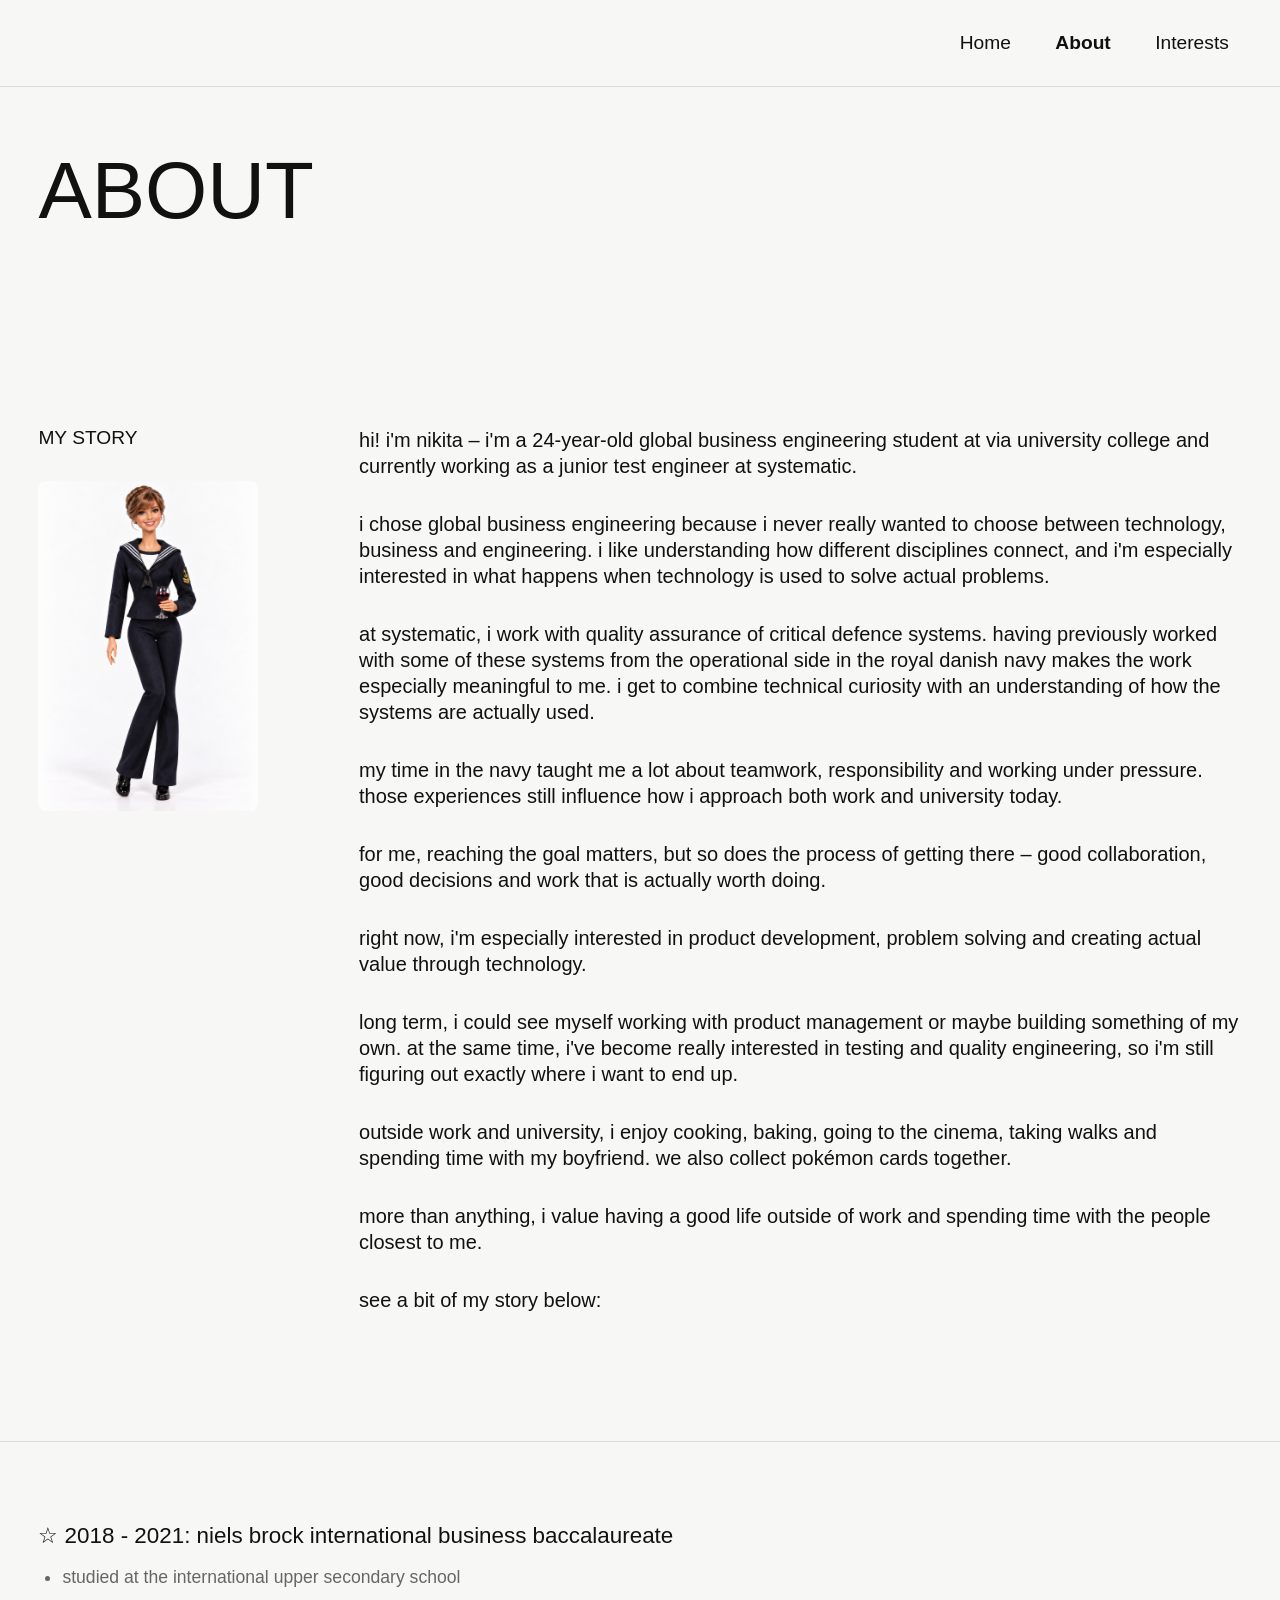
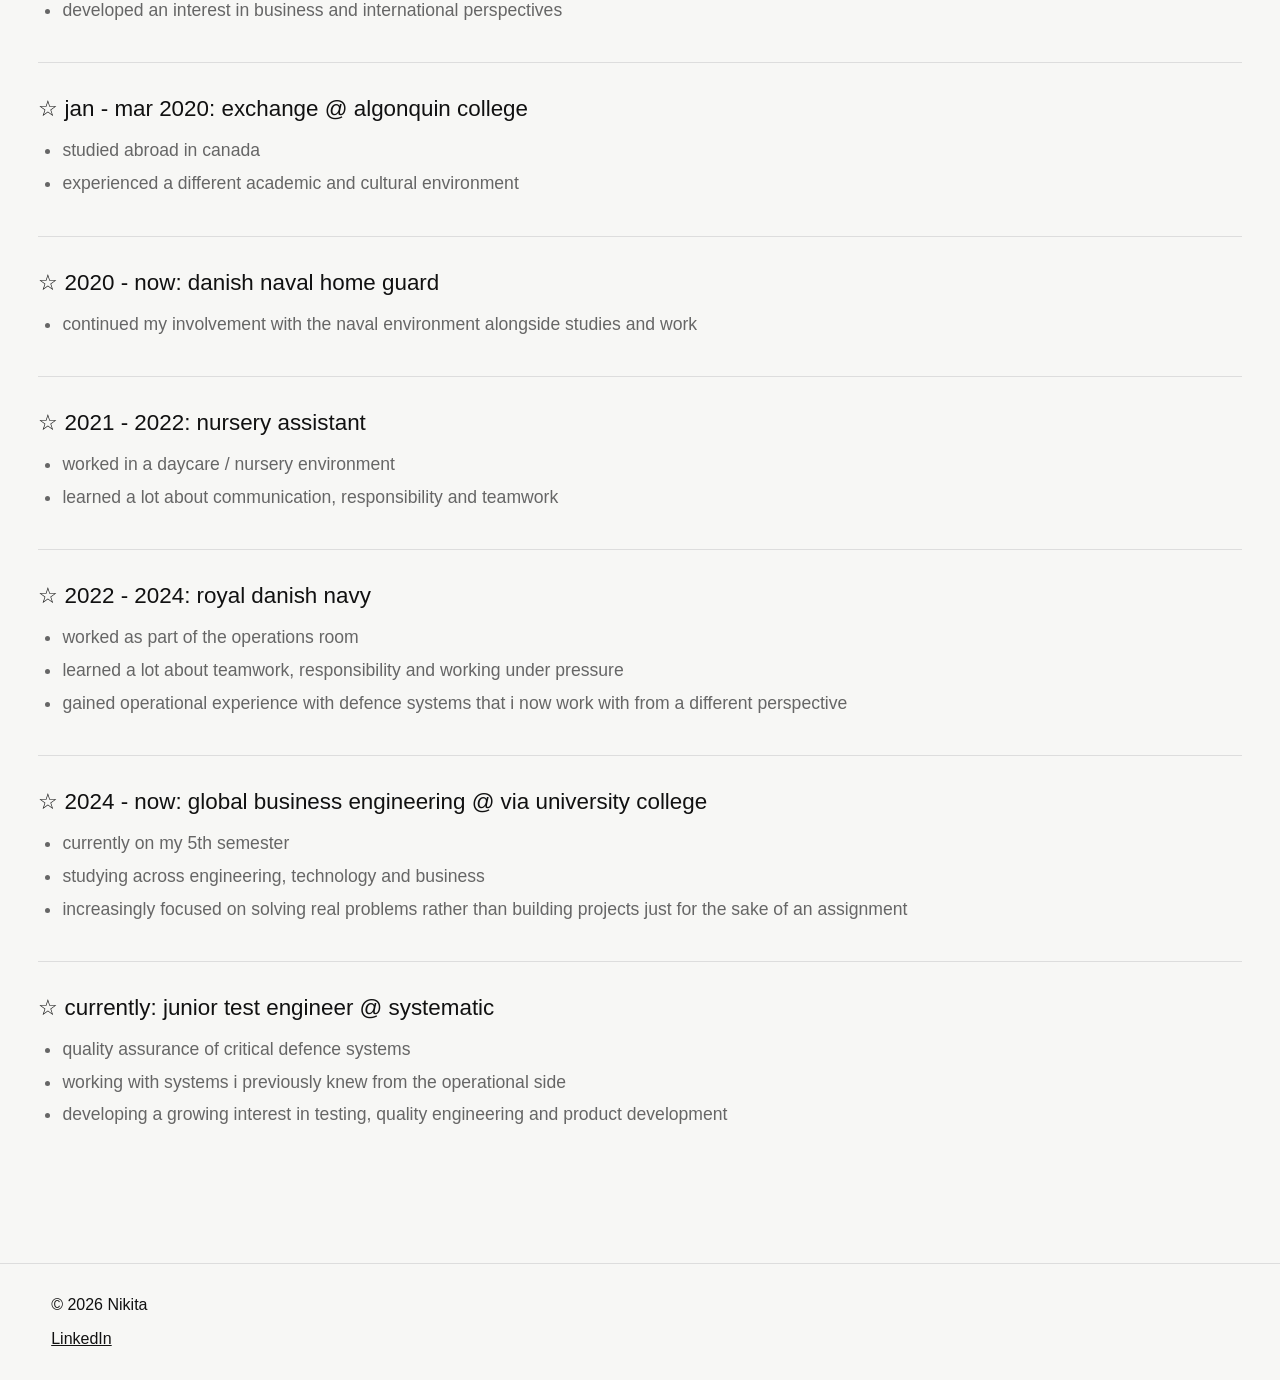
==== about.html @ a368ec4f "Initial commit" ====
<!DOCTYPE html>
<html lang="en">

<head>
  <meta charset="UTF-8">
  <title>About Nikita</title>
  <link rel="stylesheet" href="style.css">
</head>

<body>

  <header>
    <nav>
      <ul>
        <li><a href="index.html">Home</a></li>
        <li><a href="about.html" class="active">About</a></li>
        <li><a href="interests.html">Interests</a></li>
      </ul>
    </nav>
  </header>

  <main class="about-page">

    <section class="about-heading">
      <h1>ABOUT</h1>
    </section>

    <section class="about-story">

      <div class="story-left">

        <h2>MY STORY</h2>

        <div class="story-image">
            <img src="images/profile.png" alt="Picture of Nikita">
        </div>

      </div>

      <div class="story-text">

        <p>
          hi! i'm nikita – i'm a 24-year-old global business engineering
          student at via university college and currently working as a
          junior test engineer at systematic.
        </p>

        <p>
          i chose global business engineering because i never really wanted
          to choose between technology, business and engineering. i like
          understanding how different disciplines connect, and i'm especially
          interested in what happens when technology is used to solve actual
          problems.
        </p>

        <p>
          at systematic, i work with quality assurance of critical defence
          systems. having previously worked with some of these systems from
          the operational side in the royal danish navy makes the work
          especially meaningful to me. i get to combine technical curiosity
          with an understanding of how the systems are actually used.
        </p>

        <p>
          my time in the navy taught me a lot about teamwork, responsibility
          and working under pressure. those experiences still influence how
          i approach both work and university today.
        </p>

        <p>
          for me, reaching the goal matters, but so does the process of
          getting there – good collaboration, good decisions and work that
          is actually worth doing.
        </p>

        <p>
          right now, i'm especially interested in product development,
          problem solving and creating actual value through technology.
        </p>

        <p>
          long term, i could see myself working with product management or
          maybe building something of my own. at the same time, i've become
          really interested in testing and quality engineering, so i'm still
          figuring out exactly where i want to end up.
        </p>

        <p>
          outside work and university, i enjoy cooking, baking, going to the
          cinema, taking walks and spending time with my boyfriend. we also
          collect pokémon cards together.
        </p>

        <p>
          more than anything, i value having a good life outside of work and
          spending time with the people closest to me.
        </p>

        <p>
          see a bit of my story below:
        </p>

      </div>

    </section>


    <section class="timeline">

      <article>
        <h2>☆ 2018 - 2021: niels brock international business baccalaureate</h2>

        <ul>
          <li>studied at the international upper secondary school</li>
          <li>developed an interest in business and international perspectives</li>
        </ul>
      </article>

      <article>
        <h2>☆ jan - mar 2020: exchange @ algonquin college</h2>

        <ul>
          <li>studied abroad in canada</li>
          <li>experienced a different academic and cultural environment</li>
        </ul>
      </article>

      <article>
        <h2>☆ 2020 - now: danish naval home guard</h2>

        <ul>
          <li>
            continued my involvement with the naval environment alongside
            studies and work
          </li>
        </ul>
      </article>

      <article>
        <h2>☆ 2021 - 2022: nursery assistant</h2>

        <ul>
          <li>worked in a daycare / nursery environment</li>
          <li>learned a lot about communication, responsibility and teamwork</li>
        </ul>
      </article>

      <article>
        <h2>☆ 2022 - 2024: royal danish navy</h2>

        <ul>
          <li>worked as part of the operations room</li>
          <li>
            learned a lot about teamwork, responsibility and working under
            pressure
          </li>
          <li>
            gained operational experience with defence systems that i now
            work with from a different perspective
          </li>
        </ul>
      </article>

      <article>
        <h2>☆ 2024 - now: global business engineering @ via university college</h2>

        <ul>
          <li>currently on my 5th semester</li>
          <li>studying across engineering, technology and business</li>
          <li>
            increasingly focused on solving real problems rather than building
            projects just for the sake of an assignment
          </li>
        </ul>
      </article>

      <article>
        <h2>☆ currently: junior test engineer @ systematic</h2>

        <ul>
          <li>quality assurance of critical defence systems</li>
          <li>
            working with systems i previously knew from the operational side
          </li>
          <li>
            developing a growing interest in testing, quality engineering and
            product development
          </li>
        </ul>
      </article>

    </section>

  </main>

  <footer>
    <p>© 2026 Nikita</p>
    <a href="https://dk.linkedin.com/in/nikita-kj%C3%A6r-a96b77308" target="_blank">LinkedIn</a>
  </footer>

</body>

</html>
---- style.css ----
:root {
  --background-color: #f7f7f5;
  --text-color: #111111;
  --secondary-color: #666666;
  --border-color: #dddddd;
}

body {
  margin: 0;
  background-color: var(--background-color);
  color: var(--text-color);
  font-family: Arial, Helvetica, sans-serif;
}

/* NAVIGATION */

nav {
  text-align: right;
  padding: 2rem 4%;
  border-bottom: 1px solid var(--border-color);
}

nav ul {
  margin: 0;
  padding: 0;
}

nav li {
  display: inline;
  margin-left: 2.5rem;
}

nav a {
  color: var(--text-color);
  text-decoration: none;
  font-size: 1.2rem;
}

nav a:hover {
  color: var(--secondary-color);
}

nav a.active {
  font-weight: bold;
}

/* HOMEPAGE */

.homepage {
  display: grid;
  grid-template-columns: 28% 44% 28%;
  min-height: 80vh;
}

/* LEFT COLUMN */

.left-column {
  padding: 5rem 2rem;
  border-right: 1px solid var(--border-color);
}

.left-column h1 {
  font-size: 4rem;
  font-weight: 500;
  margin: 0;
  line-height: 1;
}

/* MIDDLE COLUMN */

.middle-column {
  padding: 4rem 1.5rem;
  border-right: 1px solid var(--border-color);
}

.age {
  font-size: 1.3rem;
  margin-top: 0;
  margin-bottom: 2rem;
}

/* EXPERIENCE */

.experience-grid {
  display: grid;
  grid-template-columns: 1fr 1fr;
  gap: 2.5rem 3rem;
  margin-bottom: 3rem;
}

.experience-grid article {
  margin: 0;
}

.experience-grid h2 {
  font-size: 1.3rem;
  margin: 0 0 0.4rem 0;
  line-height: 1.1;
}

.experience-grid p {
  font-size: 1.1rem;
  margin: 0;
  color: var(--secondary-color);
}

/* HOMEPAGE IMAGE */

.intro-image {
  width: 100%;
  height: 300px;

  overflow: hidden;
  border-radius: 18px;
  background-color: #f0f0ee;

  display: flex;
  align-items: flex-end;
  justify-content: center;
}

.intro-image img {
  height: 100%;
  width: auto;
  max-width: 100%;
  object-fit: contain;
  display: block;
}

/* RIGHT COLUMN */

.right-column {
  padding: 5rem 2rem;

  display: flex;
  flex-direction: column;
  align-items: center;
}

.main-button {
  width: 180px;
  padding: 1rem;

  background-color: #111111;
  color: white;

  border-radius: 999px;

  text-align: center;
  text-decoration: none;

  font-size: 1.1rem;

  margin-bottom: 0.8rem;
}

.secondary-button {
  width: 180px;
  padding: 1rem;

  background-color: #eaeaea;
  color: var(--text-color);

  border-radius: 999px;

  text-align: center;
  text-decoration: none;

  font-size: 1.1rem;
}

.main-button:hover {
  opacity: 0.8;
}

.secondary-button:hover {
  background-color: #dddddd;
}

.linkedin-link {
  margin-top: 4rem;

  color: var(--text-color);
  text-decoration: none;

  font-size: 1.1rem;
}

/* ABOUT PAGE */

.about-page {
  width: 100%;
}

/* ABOUT HEADING */

.about-heading {
  padding: 4rem 3% 2rem;
  min-height: 180px;
}

.about-heading h1 {
  margin: 0;
  font-size: 5rem;
  font-weight: 400;
  line-height: 1;
}

/* ABOUT STORY */

.about-story {
  display: grid;
  grid-template-columns: 20% 1fr;
  gap: 5rem;

  padding: 4rem 3% 6rem;
}

.story-left h2 {
  font-size: 1.2rem;
  font-weight: 500;

  margin-top: 0;
  margin-bottom: 2rem;
}

/* ABOUT IMAGE */

.story-image {
  width: 220px;
  max-width: 100%;
}

.story-image img {
  width: 100%;
  height: auto;

  display: block;

  border-radius: 8px;
}

/* ABOUT TEXT */

.story-text {
  max-width: 1050px;
}

.story-text p {
  font-size: 1.25rem;
  line-height: 1.3;

  margin-top: 0;
  margin-bottom: 2rem;
}

/* TIMELINE */

.timeline {
  padding: 3rem 3% 6rem;

  border-top: 1px solid var(--border-color);
}

.timeline article {
  display: block;
  width: 100%;

  margin: 0;
  padding: 2rem 0;

  border-top: 1px solid var(--border-color);
}

.timeline article:first-child {
  border-top: none;
}

.timeline h2 {
  font-size: 1.4rem;
  font-weight: 500;

  margin-top: 0;
  margin-bottom: 1rem;
}

.timeline ul {
  margin: 0;
  padding-left: 1.5rem;
}

.timeline li {
  font-size: 1.1rem;
  line-height: 1.4;

  color: var(--secondary-color);

  margin-bottom: 0.5rem;
}

/* FOOTER */

footer {
  border-top: 1px solid var(--border-color);
  padding: 2rem 4%;
}

footer p {
  margin-top: 0;
}

footer a {
  color: var(--text-color);
}

/* MOBILE */

@media (max-width: 900px) {

  .homepage {
    grid-template-columns: 1fr;
  }

  .left-column,
  .middle-column {
    border-right: none;
    border-bottom: 1px solid var(--border-color);
  }

  .experience-grid {
    grid-template-columns: 1fr;
  }

  .about-story {
    grid-template-columns: 1fr;
    gap: 3rem;
  }

  .story-image {
    width: 250px;
  }

  .left-column h1,
  .about-heading h1 {
    font-size: 3.5rem;
  }

}

/* INTERESTS PAGE */

.interests-page {
  width: 100%;
}

.interests-heading {
  padding: 4rem 4% 3rem;
  border-bottom: 1px solid var(--border-color);
}

.interests-heading h1 {
  margin: 0 0 2rem 0;

  font-size: 5rem;
  font-weight: 400;
  line-height: 1;
}

.interests-heading p {
  max-width: 900px;

  margin: 0;

  font-size: 1.3rem;
  line-height: 1.4;

  color: var(--secondary-color);
}

/* INTEREST GRID */

.interests-grid {
  display: grid;
  grid-template-columns: 1fr 1fr;

  padding: 3rem 4% 6rem;
}

.interest-card {
  width: auto;

  margin: 0;
  padding: 2rem 3rem 3rem 0;

  border-top: 1px solid var(--border-color);
}

.interest-card:nth-child(even) {
  padding-left: 3rem;
  padding-right: 0;

  border-left: 1px solid var(--border-color);
}

.interest-card h2 {
  margin: 0 0 1.2rem 0;

  font-size: 1.5rem;
  font-weight: 500;
}

.interest-card p {
  max-width: 600px;

  margin: 0;

  color: var(--secondary-color);

  font-size: 1.1rem;
  line-height: 1.5;
}

/* INTERESTS MOBILE */

@media (max-width: 900px) {

  .interests-grid {
    grid-template-columns: 1fr;
  }

  .interest-card,
  .interest-card:nth-child(even) {
    padding: 2rem 0;

    border-left: none;
    border-top: 1px solid var(--border-color);
  }

  .interests-heading h1 {
    font-size: 3.5rem;
  }

}
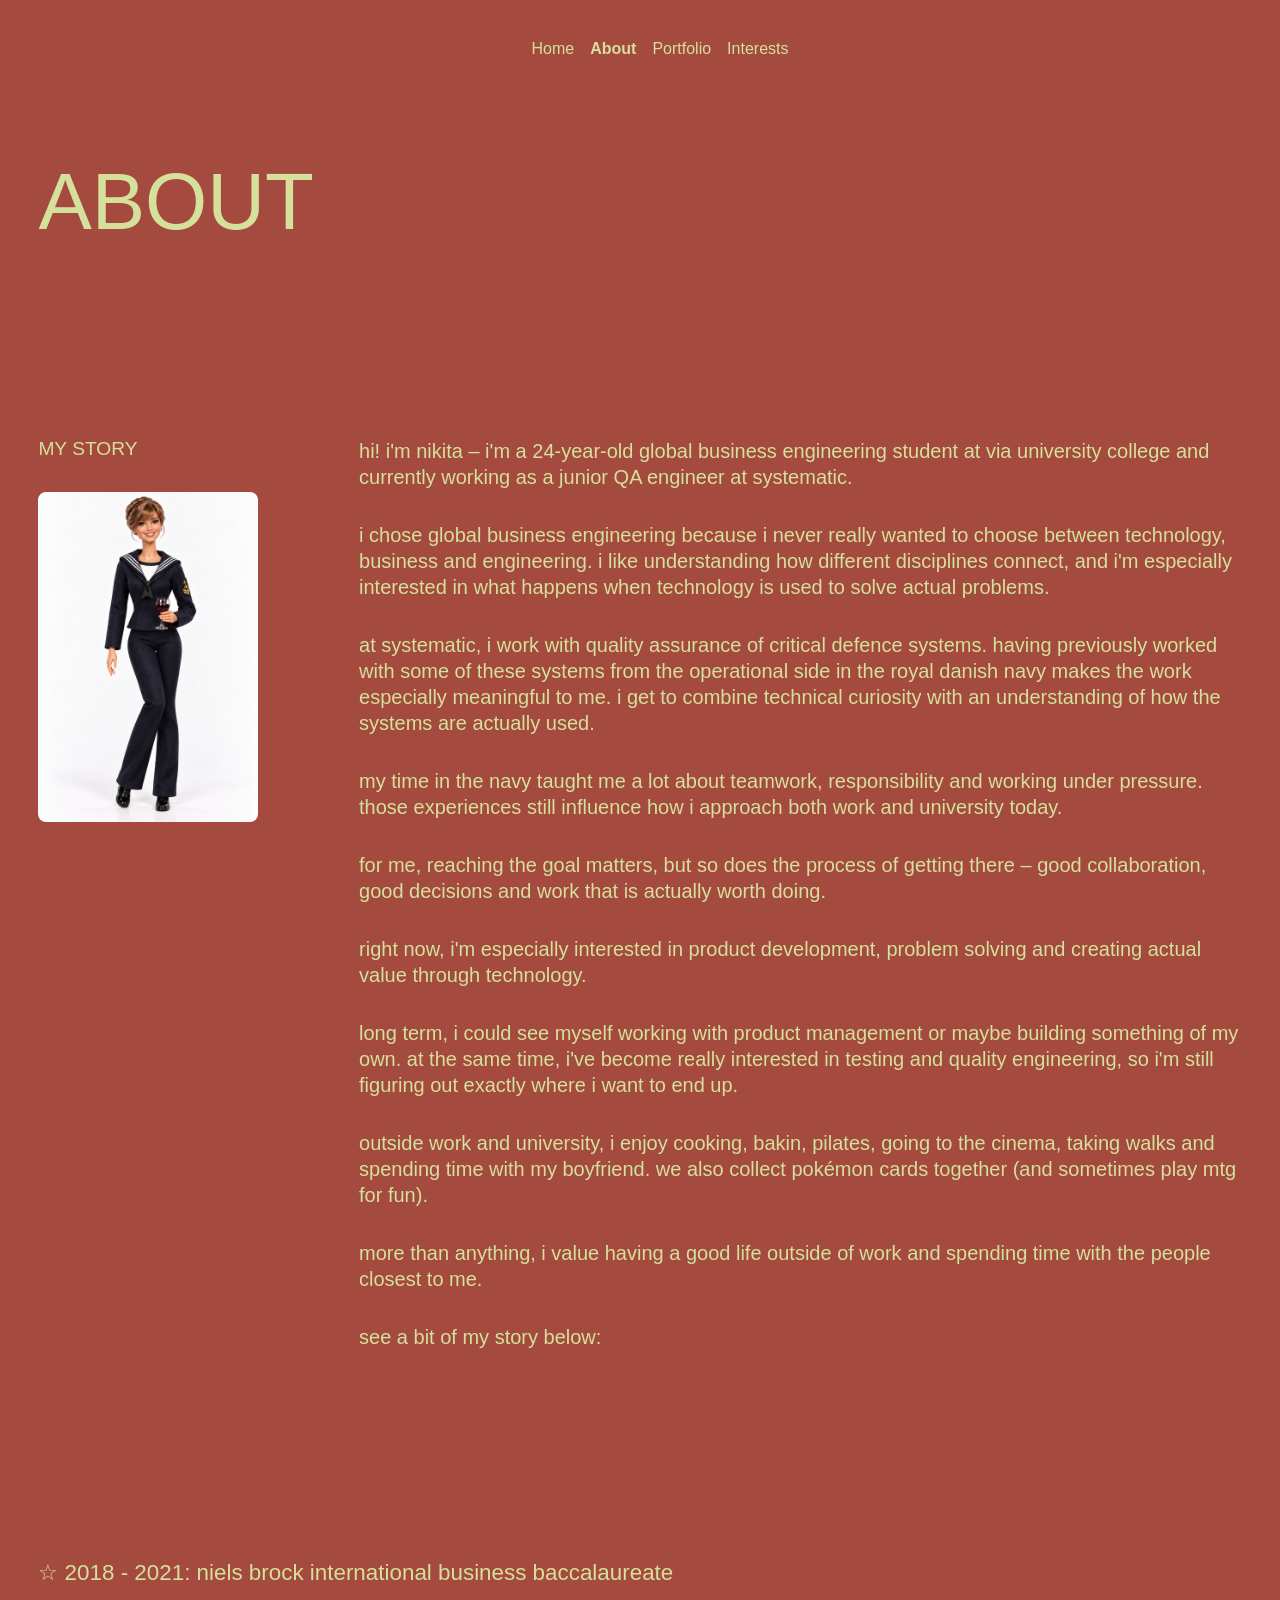
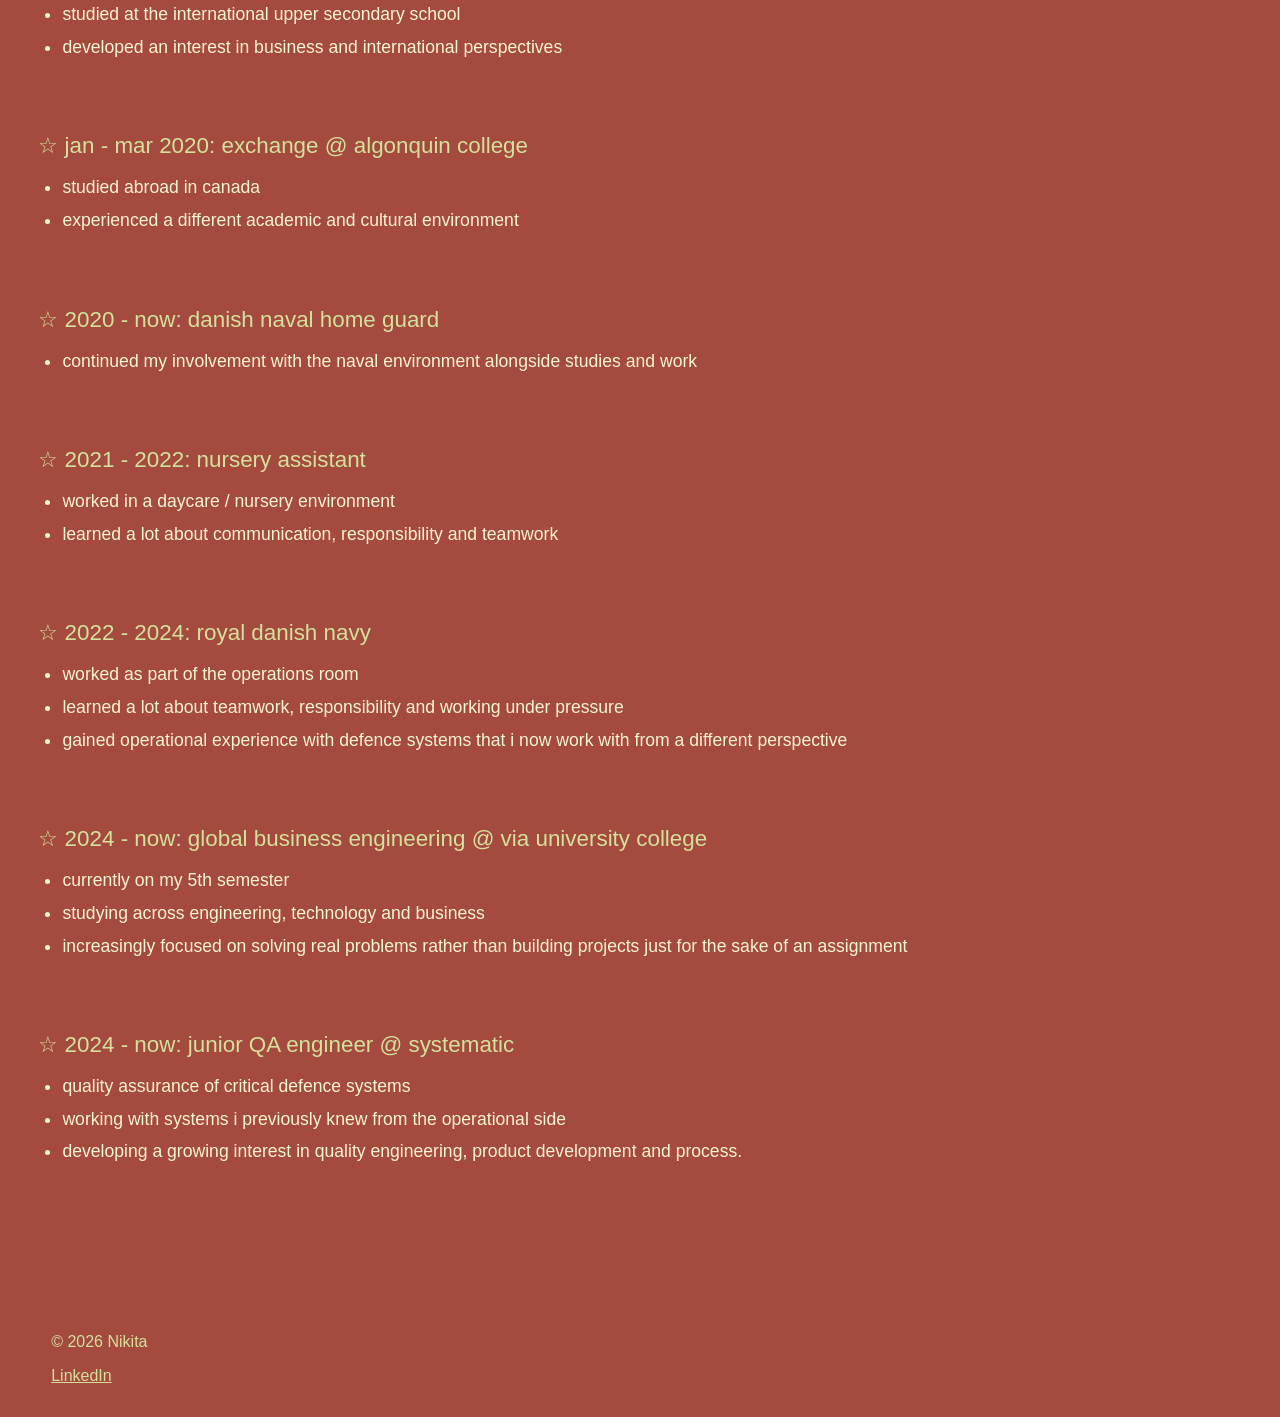
==== commit 14273ea0: "Changed my portfolio, so it matched the assignment" ====
--- a/about.html
+++ b/about.html
@@ -1,203 +1,200 @@
-<!DOCTYPE html>
+<!doctype html>
 <html lang="en">
-
-<head>
-  <meta charset="UTF-8">
-  <title>About Nikita</title>
-  <link rel="stylesheet" href="style.css">
-</head>
-
-<body>
-
-  <header>
-    <nav>
-      <ul>
-        <li><a href="index.html">Home</a></li>
-        <li><a href="about.html" class="active">About</a></li>
-        <li><a href="interests.html">Interests</a></li>
-      </ul>
-    </nav>
-  </header>
-
-  <main class="about-page">
-
-    <section class="about-heading">
-      <h1>ABOUT</h1>
-    </section>
-
-    <section class="about-story">
-
-      <div class="story-left">
-
-        <h2>MY STORY</h2>
-
-        <div class="story-image">
-            <img src="images/profile.png" alt="Picture of Nikita">
+  <head>
+    <meta charset="UTF-8" >
+    <meta name="viewport" content="width=device-width, initial-scale=1.0">
+    <title>About Nikita</title>
+    <link rel="stylesheet" href="style.css">
+  </head>
+
+  <body>
+    <header>
+      <nav>
+        <ul>
+          <li><a href="index.html">Home</a></li>
+          <li><a href="about.html" class="active">About</a></li>
+          <li><a href="portfolio.html">Portfolio</a></li>
+          <li><a href="interests.html">Interests</a></li>
+        </ul>
+      </nav>
+    </header>
+
+    <main class="about-page">
+      <section class="about-heading">
+        <h1>ABOUT</h1>
+      </section>
+
+      <section class="about-story">
+        <div class="story-left">
+          <h2>MY STORY</h2>
+
+          <div class="story-image">
+            <img src="images/profile.png" alt="Picture of Nikita" >
+          </div>
         </div>
 
+        <div class="story-text">
+          <p>
+            hi! i'm nikita – i'm a 24-year-old global business engineering
+            student at via university college and currently working as a junior
+            QA engineer at systematic.
+          </p>
+
+          <p>
+            i chose global business engineering because i never really wanted to
+            choose between technology, business and engineering. i like
+            understanding how different disciplines connect, and i'm especially
+            interested in what happens when technology is used to solve actual
+            problems.
+          </p>
+
+          <p>
+            at systematic, i work with quality assurance of critical defence
+            systems. having previously worked with some of these systems from
+            the operational side in the royal danish navy makes the work
+            especially meaningful to me. i get to combine technical curiosity
+            with an understanding of how the systems are actually used.
+          </p>
+
+          <p>
+            my time in the navy taught me a lot about teamwork, responsibility
+            and working under pressure. those experiences still influence how i
+            approach both work and university today.
+          </p>
+
+          <p>
+            for me, reaching the goal matters, but so does the process of
+            getting there – good collaboration, good decisions and work that is
+            actually worth doing.
+          </p>
+
+          <p>
+            right now, i'm especially interested in product development, problem
+            solving and creating actual value through technology.
+          </p>
+
+          <p>
+            long term, i could see myself working with product management or
+            maybe building something of my own. at the same time, i've become
+            really interested in testing and quality engineering, so i'm still
+            figuring out exactly where i want to end up.
+          </p>
+
+          <p>
+            outside work and university, i enjoy cooking, bakin, pilates, going to the
+            cinema, taking walks and spending time with my boyfriend. we also
+            collect pokémon cards together (and sometimes play mtg for fun).
+          </p>
+
+          <p>
+            more than anything, i value having a good life outside of work and
+            spending time with the people closest to me.
+          </p>
+
+          <p>see a bit of my story below:</p>
+        </div>
+      </section>
+
+      <div class="timeline">
+        <article>
+          <h2>
+            ☆ 2018 - 2021: niels brock international business baccalaureate
+          </h2>
+
+          <ul>
+            <li>studied at the international upper secondary school</li>
+            <li>
+              developed an interest in business and international perspectives
+            </li>
+          </ul>
+        </article>
+
+        <article>
+          <h2>☆ jan - mar 2020: exchange @ algonquin college</h2>
+
+          <ul>
+            <li>studied abroad in canada</li>
+            <li>experienced a different academic and cultural environment</li>
+          </ul>
+        </article>
+
+        <article>
+          <h2>☆ 2020 - now: danish naval home guard</h2>
+
+          <ul>
+            <li>
+              continued my involvement with the naval environment alongside
+              studies and work
+            </li>
+          </ul>
+        </article>
+
+        <article>
+          <h2>☆ 2021 - 2022: nursery assistant</h2>
+
+          <ul>
+            <li>worked in a daycare / nursery environment</li>
+            <li>
+              learned a lot about communication, responsibility and teamwork
+            </li>
+          </ul>
+        </article>
+
+        <article>
+          <h2>☆ 2022 - 2024: royal danish navy</h2>
+
+          <ul>
+            <li>worked as part of the operations room</li>
+            <li>
+              learned a lot about teamwork, responsibility and working under
+              pressure
+            </li>
+            <li>
+              gained operational experience with defence systems that i now work
+              with from a different perspective
+            </li>
+          </ul>
+        </article>
+
+        <article>
+          <h2>
+            ☆ 2024 - now: global business engineering @ via university college
+          </h2>
+
+          <ul>
+            <li>currently on my 5th semester</li>
+            <li>studying across engineering, technology and business</li>
+            <li>
+              increasingly focused on solving real problems rather than building
+              projects just for the sake of an assignment
+            </li>
+          </ul>
+        </article>
+
+        <article>
+          <h2>☆ 2024 - now: junior QA engineer @ systematic</h2>
+
+          <ul>
+            <li>quality assurance of critical defence systems</li>
+            <li>
+              working with systems i previously knew from the operational side
+            </li>
+            <li>
+              developing a growing interest in quality engineering,
+              product development and process.
+            </li>
+          </ul>
+        </article>
       </div>
-
-      <div class="story-text">
-
-        <p>
-          hi! i'm nikita – i'm a 24-year-old global business engineering
-          student at via university college and currently working as a
-          junior test engineer at systematic.
-        </p>
-
-        <p>
-          i chose global business engineering because i never really wanted
-          to choose between technology, business and engineering. i like
-          understanding how different disciplines connect, and i'm especially
-          interested in what happens when technology is used to solve actual
-          problems.
-        </p>
-
-        <p>
-          at systematic, i work with quality assurance of critical defence
-          systems. having previously worked with some of these systems from
-          the operational side in the royal danish navy makes the work
-          especially meaningful to me. i get to combine technical curiosity
-          with an understanding of how the systems are actually used.
-        </p>
-
-        <p>
-          my time in the navy taught me a lot about teamwork, responsibility
-          and working under pressure. those experiences still influence how
-          i approach both work and university today.
-        </p>
-
-        <p>
-          for me, reaching the goal matters, but so does the process of
-          getting there – good collaboration, good decisions and work that
-          is actually worth doing.
-        </p>
-
-        <p>
-          right now, i'm especially interested in product development,
-          problem solving and creating actual value through technology.
-        </p>
-
-        <p>
-          long term, i could see myself working with product management or
-          maybe building something of my own. at the same time, i've become
-          really interested in testing and quality engineering, so i'm still
-          figuring out exactly where i want to end up.
-        </p>
-
-        <p>
-          outside work and university, i enjoy cooking, baking, going to the
-          cinema, taking walks and spending time with my boyfriend. we also
-          collect pokémon cards together.
-        </p>
-
-        <p>
-          more than anything, i value having a good life outside of work and
-          spending time with the people closest to me.
-        </p>
-
-        <p>
-          see a bit of my story below:
-        </p>
-
-      </div>
-
-    </section>
-
-
-    <section class="timeline">
-
-      <article>
-        <h2>☆ 2018 - 2021: niels brock international business baccalaureate</h2>
-
-        <ul>
-          <li>studied at the international upper secondary school</li>
-          <li>developed an interest in business and international perspectives</li>
-        </ul>
-      </article>
-
-      <article>
-        <h2>☆ jan - mar 2020: exchange @ algonquin college</h2>
-
-        <ul>
-          <li>studied abroad in canada</li>
-          <li>experienced a different academic and cultural environment</li>
-        </ul>
-      </article>
-
-      <article>
-        <h2>☆ 2020 - now: danish naval home guard</h2>
-
-        <ul>
-          <li>
-            continued my involvement with the naval environment alongside
-            studies and work
-          </li>
-        </ul>
-      </article>
-
-      <article>
-        <h2>☆ 2021 - 2022: nursery assistant</h2>
-
-        <ul>
-          <li>worked in a daycare / nursery environment</li>
-          <li>learned a lot about communication, responsibility and teamwork</li>
-        </ul>
-      </article>
-
-      <article>
-        <h2>☆ 2022 - 2024: royal danish navy</h2>
-
-        <ul>
-          <li>worked as part of the operations room</li>
-          <li>
-            learned a lot about teamwork, responsibility and working under
-            pressure
-          </li>
-          <li>
-            gained operational experience with defence systems that i now
-            work with from a different perspective
-          </li>
-        </ul>
-      </article>
-
-      <article>
-        <h2>☆ 2024 - now: global business engineering @ via university college</h2>
-
-        <ul>
-          <li>currently on my 5th semester</li>
-          <li>studying across engineering, technology and business</li>
-          <li>
-            increasingly focused on solving real problems rather than building
-            projects just for the sake of an assignment
-          </li>
-        </ul>
-      </article>
-
-      <article>
-        <h2>☆ currently: junior test engineer @ systematic</h2>
-
-        <ul>
-          <li>quality assurance of critical defence systems</li>
-          <li>
-            working with systems i previously knew from the operational side
-          </li>
-          <li>
-            developing a growing interest in testing, quality engineering and
-            product development
-          </li>
-        </ul>
-      </article>
-
-    </section>
-
-  </main>
-
-  <footer>
-    <p>© 2026 Nikita</p>
-    <a href="https://dk.linkedin.com/in/nikita-kj%C3%A6r-a96b77308" target="_blank">LinkedIn</a>
-  </footer>
-
-</body>
-
-</html>+    </main>
+
+    <footer>
+      <p>© 2026 Nikita</p>
+      <a
+        href="https://dk.linkedin.com/in/nikita-kj%C3%A6r-a96b77308"
+        target="_blank"
+        >LinkedIn</a
+      >
+    </footer>
+  </body>
+</html>
--- a/style.css
+++ b/style.css
@@ -1,8 +1,8 @@
 :root {
-  --background-color: #f7f7f5;
-  --text-color: #111111;
-  --secondary-color: #666666;
-  --border-color: #dddddd;
+  --background-color: #a44a3f;
+  --text-color: #d4e09b;
+  --secondary-color: #f6f4d2;
+  --border-color: #a44a3f;
 }
 
 body {
@@ -15,25 +15,26 @@
 /* NAVIGATION */
 
 nav {
-  text-align: right;
-  padding: 2rem 4%;
-  border-bottom: 1px solid var(--border-color);
+  padding: 1.5rem 4%;
+  text-align: center;
 }
 
 nav ul {
-  margin: 0;
-  padding: 0;
+  display: flex;
+  justify-content: center;
+  flex-wrap: nowrap;
+  gap: 1rem;
 }
 
 nav li {
-  display: inline;
-  margin-left: 2.5rem;
+  display: block;
+  margin-left: 0;
 }
 
 nav a {
   color: var(--text-color);
   text-decoration: none;
-  font-size: 1.2rem;
+  font-size: 1rem;
 }
 
 nav a:hover {
@@ -141,8 +142,8 @@
   width: 180px;
   padding: 1rem;
 
-  background-color: #111111;
-  color: white;
+  background-color: #f19c79;
+  color: #f6f4d2;
 
   border-radius: 999px;
 
@@ -158,7 +159,7 @@
   width: 180px;
   padding: 1rem;
 
-  background-color: #eaeaea;
+  background-color: #3c350d;
   color: var(--text-color);
 
   border-radius: 999px;
@@ -170,11 +171,13 @@
 }
 
 .main-button:hover {
-  opacity: 0.8;
+  background-color: var(--text-color);
+  color: #3c350d;
 }
 
 .secondary-button:hover {
-  background-color: #dddddd;
+  background-color: var(--text-color);
+  color: #3c350d;
 }
 
 .linkedin-link {
@@ -346,6 +349,212 @@
   }
 
 }
+/* PORTFOLIO PAGE */
+
+.portfolio-page {
+  width: 100%;
+}
+
+.portfolio-heading {
+  padding: 4rem 4% 3rem;
+  border-bottom: 1px solid var(--border-color);
+}
+
+.portfolio-heading h1 {
+  margin: 0 0 2rem 0;
+
+  font-size: 5rem;
+  font-weight: 400;
+  line-height: 1;
+}
+
+.portfolio-heading p {
+  max-width: 900px;
+
+  margin: 0;
+
+  font-size: 1.3rem;
+  line-height: 1.4;
+
+  color: var(--secondary-color);
+}
+
+/* PORTFOLIO TABLE */
+
+.portfolio-table-section {
+  padding: 2rem 4% 5rem;
+}
+
+.project-table {
+  width: 100%;
+  max-width: 1100px;
+  margin: 0 auto;
+  border-collapse: collapse;
+}
+
+.project-table th {
+  text-align: left;
+  font-size: 0.9rem;
+  padding: 1rem 1rem 1rem 0;
+}
+
+.project-table td {
+  padding: 1.5rem 1rem 1.5rem 0;
+  vertical-align: top;
+  font-size: 1rem;
+  line-height: 1.4;
+}
+
+.project-table tbody tr {
+  border-top: 1px solid rgba(246, 244, 210, 0.25);
+}
+
+.project-table th:nth-child(1),
+.project-table td:nth-child(1) {
+  width: 20%;
+}
+
+.project-table th:nth-child(2),
+.project-table td:nth-child(2) {
+  width: 45%;
+}
+
+.project-table th:nth-child(3),
+.project-table td:nth-child(3) {
+  width: 10%;
+}
+
+.project-table th:nth-child(4),
+.project-table td:nth-child(4) {
+  width: 25%;
+  text-align: right;
+}
+
+.project-table a {
+  color: var(--text-color);
+  text-decoration: none;
+  font-weight: bold;
+  white-space: nowrap;
+}
+
+.project-table a:hover {
+  color: var(--secondary-color);
+  text-decoration: underline;
+}
+
+
+/* PORTFOLIO TABLE - MOBILE */
+
+@media (max-width: 900px) {
+
+  .project-table,
+  .project-table thead,
+  .project-table tbody,
+  .project-table tr,
+  .project-table th,
+  .project-table td {
+    display: block;
+  }
+
+  .project-table thead {
+    display: none;
+  }
+
+  .project-table tr {
+    padding: 1.5rem 0;
+  }
+
+  .project-table td {
+    width: 100%;
+    padding: 0.3rem 0;
+    text-align: left;
+  }
+
+  .project-table td:nth-child(1) {
+    width: 100%;
+    font-size: 1.3rem;
+    font-weight: bold;
+  }
+
+  .project-table td:nth-child(2) {
+    width: 100%;
+  }
+
+  .project-table td:nth-child(3) {
+    width: 100%;
+  }
+
+  .project-table td:nth-child(4) {
+    width: 100%;
+    margin-top: 1rem;
+    text-align: left;
+  }
+
+}
+
+/* PORTFOLIO GRID */
+
+.portfolio-grid {
+  display: grid;
+  grid-template-columns: 1fr 1fr;
+
+  padding: 3rem 4% 6rem;
+}
+
+.portfolio-card {
+  width: auto;
+
+  margin: 0;
+  padding: 2rem 3rem 3rem 0;
+
+  border-top: 1px solid var(--border-color);
+}
+
+.portfolio-card:nth-child(even) {
+  padding-left: 3rem;
+  padding-right: 0;
+
+  border-left: 1px solid var(--border-color);
+}
+
+.portfolio-card h2 {
+  margin: 0 0 1.2rem 0;
+
+  font-size: 1.5rem;
+  font-weight: 500;
+}
+
+.portfolio-card p {
+  max-width: 600px;
+
+  margin: 0;
+
+  color: var(--secondary-color);
+
+  font-size: 1.1rem;
+  line-height: 1.5;
+}
+
+/* PORTFOLIO MOBILE */
+
+@media (max-width: 900px) {
+
+  .portfolio-grid {
+    grid-template-columns: 1fr;
+  }
+
+  .portfolio-card,
+  .portfolio-card:nth-child(even) {
+    padding: 2rem 0;
+
+    border-left: none;
+    border-top: 1px solid var(--border-color);
+  }
+
+  .portfolio-heading h1 {
+    font-size: 3.5rem;
+  }
+}
 
 /* INTERESTS PAGE */
 
@@ -439,5 +648,34 @@
   .interests-heading h1 {
     font-size: 3.5rem;
   }
-
-}+}
+  /* UNDER CONSTRUCTION PAGE */
+
+.under-construction-page {
+  width: 100%;
+}
+
+.under-construction-heading {
+  padding: 4rem 4% 3rem;
+  border-bottom: 1px solid var(--border-color);
+}
+
+.under-construction-heading h1 {
+  margin: 0;
+  font-size: 5rem;
+  font-weight: 400;
+  line-height: 1;
+}
+
+.under-construction-content {
+  padding: 3rem 4% 5rem;
+}
+
+.under-construction-content p {
+  font-size: 1.3rem;
+  margin: 0 0 2rem 0;
+}
+
+.under-construction-content .main-button {
+  display: inline-block;
+}
